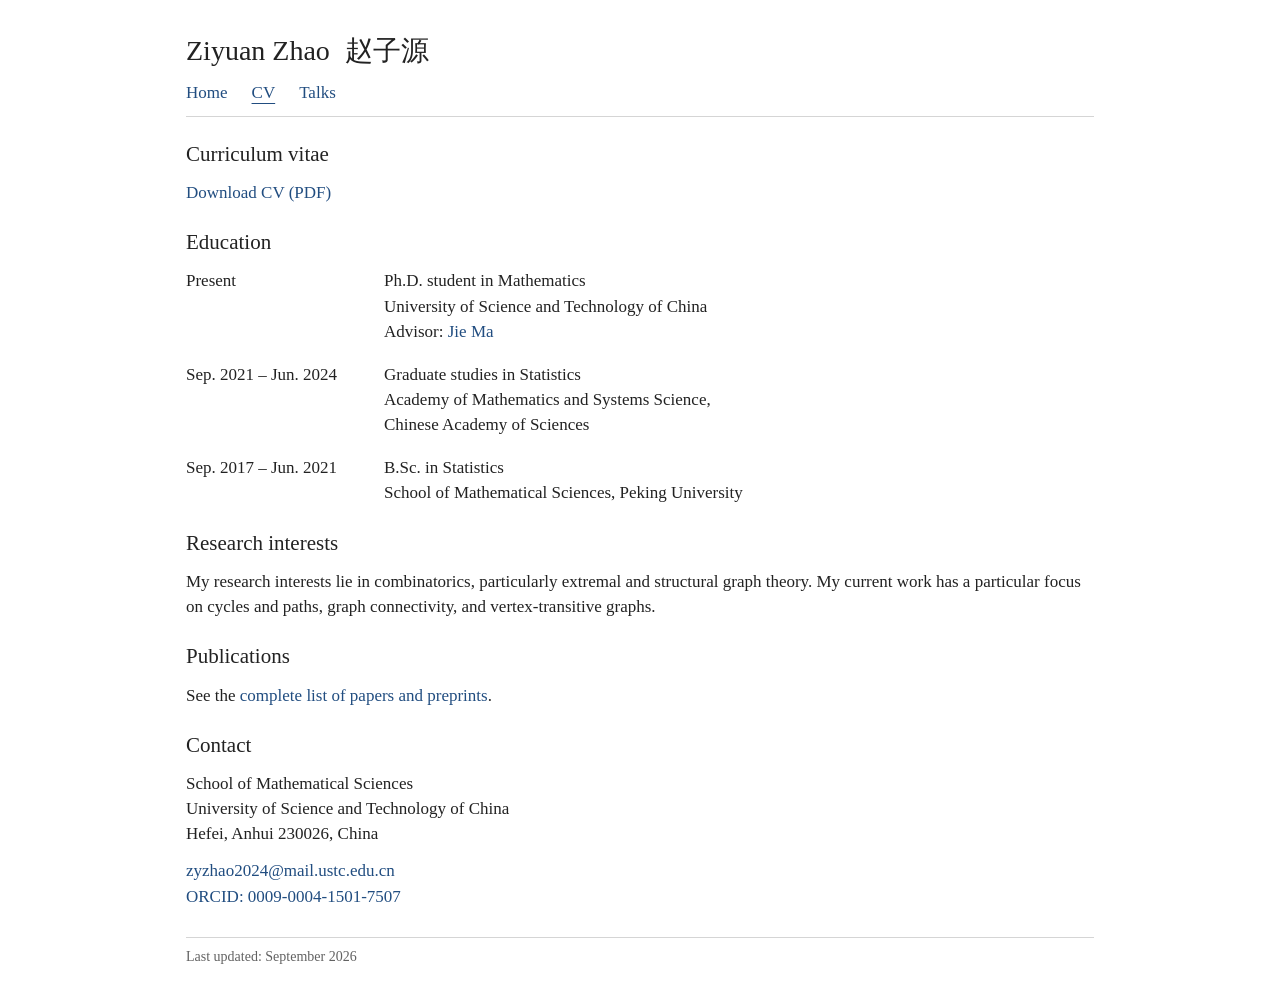
==== cv.html @ b03267b5 "Add files via upload Publish personal homepage" ====
<!doctype html>
<html lang="en">
<head>
  <meta charset="utf-8">
  <meta name="viewport" content="width=device-width, initial-scale=1">
  <meta name="author" content="Ziyuan Zhao">
  <meta name="description" content="Academic background and research interests of Ziyuan Zhao, USTC.">
  <title>Curriculum vitae | Ziyuan Zhao</title>
  <link rel="canonical" href="https://ziyuanzhao-home.github.io/cv.html">
  <link rel="stylesheet" href="assets/style.css">
  <link rel="icon" type="image/svg+xml" href="data:image/svg+xml,%3Csvg xmlns='http://www.w3.org/2000/svg' viewBox='0 0 32 32'%3E%3Crect width='32' height='32' fill='white'/%3E%3Ctext x='16' y='25' text-anchor='middle' font-family='Georgia,serif' font-size='28' fill='%23214d80'%3EZ%3C/text%3E%3C/svg%3E">
</head>
<body>
  <a class="skip-link" href="#main">Skip to content</a>
  <header>
    <p class="site-name"><a href="index.html">Ziyuan Zhao <span class="chinese-name" lang="zh-CN">赵子源</span></a></p>
    <nav aria-label="Main navigation">
      <a href="index.html">Home</a>
      <a href="cv.html" aria-current="page">CV</a>
      <a href="talks.html">Talks</a>
    </nav>
  </header>
  <main id="main">
    <h1 class="page-title">Curriculum vitae</h1>
    <p><a href="cv/Ziyuan_Zhao_CV_v11_20260922T194538Z.pdf" type="application/pdf">Download CV (PDF)</a></p>
    <section class="cv-block" aria-labelledby="education-title">
      <h2 id="education-title">Education</h2>
      <dl class="education">
        <div class="education-entry">
          <dt>Present</dt>
          <dd>Ph.D. student in Mathematics<br>
          University of Science and Technology of China<br>
          Advisor: <a href="https://staff.ustc.edu.cn/~jiema/">Jie Ma</a></dd>
        </div>
        <div class="education-entry">
          <dt>Sep. 2021 – Jun. 2024</dt>
          <dd>Graduate studies in Statistics<br>
          Academy of Mathematics and Systems Science,<br>
          Chinese Academy of Sciences</dd>
        </div>
        <div class="education-entry">
          <dt>Sep. 2017 – Jun. 2021</dt>
          <dd>B.Sc. in Statistics<br>
          School of Mathematical Sciences, Peking University</dd>
        </div>
      </dl>
    </section>
    <section class="cv-block" aria-labelledby="research-title">
      <h2 id="research-title">Research interests</h2>
      <p>My research interests lie in combinatorics, particularly extremal and structural graph theory. My current work has a particular focus on cycles and paths, graph connectivity, and vertex-transitive graphs.</p>
    </section>
    <section class="cv-block" aria-labelledby="publications-title">
      <h2 id="publications-title">Publications</h2>
      <p>See the <a href="index.html#papers-title">complete list of papers and preprints</a>.</p>
    </section>
    <section class="cv-block" aria-labelledby="contact-title">
      <h2 id="contact-title">Contact</h2>
      <p>School of Mathematical Sciences<br>
      University of Science and Technology of China<br>
      Hefei, Anhui 230026, China</p>
      <p><a class="email" href="mailto:zyzhao2024@mail.ustc.edu.cn">zyzhao2024@mail.ustc.edu.cn</a><br>
      <a href="https://orcid.org/0009-0004-1501-7507">ORCID: 0009-0004-1501-7507</a></p>
    </section>
  </main>
  <footer>Last updated: September 2026</footer>
</body>
</html>
---- assets/style.css ----
:root {
  color-scheme: light;
  --text: #222;
  --link: #214d80;
  --muted: #626262;
  --rule: #d5d5d5;
}

* { box-sizing: border-box; }
html { font-size: 100%; }
body {
  max-width: 960px;
  margin: 30px auto 40px;
  padding: 0 26px;
  background: #fff;
  color: var(--text);
  font-family: Georgia, "Times New Roman", "Noto Serif CJK SC", serif;
  font-size: 17px;
  line-height: 1.48;
}
a { color: var(--link); text-decoration: none; }
a:hover { text-decoration: underline; }
a:focus-visible { outline: 2px solid var(--link); outline-offset: 3px; }
p { margin: 0 0 12px; }
.site-name { margin: 0 0 9px; font-size: 28px; font-weight: 400; }
.site-name a { color: inherit; }
.chinese-name { margin-left: 8px; white-space: nowrap; }
nav { display: flex; flex-wrap: wrap; gap: 24px; border-bottom: 1px solid var(--rule); padding-bottom: 10px; margin-bottom: 24px; }
nav a[aria-current="page"] { text-decoration: underline; text-underline-offset: 5px; }
h1.page-title, h2 { margin: 24px 0 12px; font-size: 21px; font-weight: 400; line-height: 1.3; }
h1.page-title { margin-top: 0; }
h3 { font-size: 17px; font-weight: 400; margin: 22px 0 7px; }
.introduction { display: grid; grid-template-columns: minmax(0, 1fr) 296px; gap: 32px; align-items: start; }
.portrait { display: block; width: 100%; height: auto; }
.profile-links { margin-top: 13px; }
.profile-links a + a { margin-left: 14px; }
.papers { margin: 0; padding-left: 27px; }
.papers li { padding-left: 4px; margin: 0 0 16px; }
.paper-title { display: block; }
.paper-details, .paper-source { display: inline; }
.paper-source { margin-left: 3px; }
.paper-links { white-space: nowrap; }
.paper-links a + a { margin-left: 7px; }
.talks { padding-left: 24px; }
.talks li { padding-left: 3px; margin-bottom: 17px; }
.cv-block { margin-bottom: 23px; }
.education { margin: 0; }
.education-entry { display: grid; grid-template-columns: 180px minmax(0, 1fr); gap: 18px; margin-bottom: 18px; }
.education-entry dd { margin: 0; }
.email { overflow-wrap: anywhere; }
footer { margin-top: 28px; border-top: 1px solid var(--rule); padding-top: 9px; color: var(--muted); font-size: 14px; }
.skip-link { position: absolute; left: -10000px; }
.skip-link:focus { left: 20px; top: 8px; background: white; padding: 5px; }
@media (max-width: 680px) {
  body { margin-top: 20px; padding: 0 20px; }
  .site-name { font-size: 26px; }
  .introduction { display: flex; flex-direction: column; gap: 16px; }
  .portrait { width: min(100%, 296px); }
  nav { margin-bottom: 20px; }
  .papers { padding-left: 23px; }
  .education-entry { grid-template-columns: minmax(0, 1fr); gap: 3px; }
}
@media print {
  body { max-width: none; margin: 0; padding: 0; font-size: 11pt; }
  nav, .skip-link, footer { display: none; }
  a { color: inherit; }
  .site-name { font-size: 20pt; margin-bottom: 20px; }
  .introduction { grid-template-columns: minmax(0, 1fr) 190px; gap: 24px; }
  h1.page-title, h2 { break-after: avoid; }
  li, .cv-block { break-inside: avoid; }
}
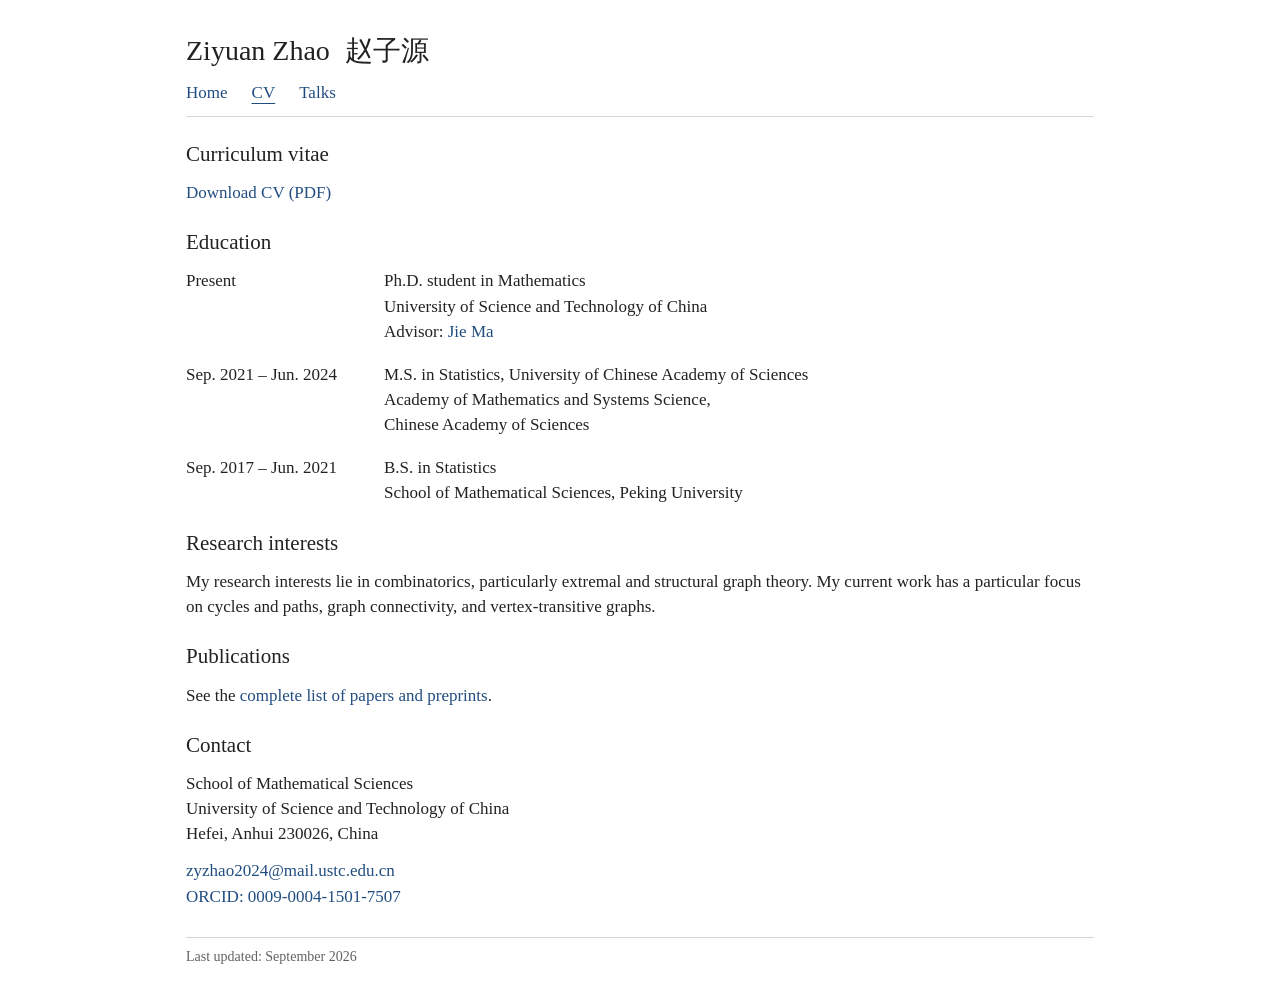
==== commit 2b018ace: "Add files via upload" ====
--- a/cv.html
+++ b/cv.html
@@ -22,7 +22,7 @@
   </header>
   <main id="main">
     <h1 class="page-title">Curriculum vitae</h1>
-    <p><a href="cv/Ziyuan_Zhao_CV_v11_20260922T194538Z.pdf" type="application/pdf">Download CV (PDF)</a></p>
+    <p><a href="cv/Ziyuan_Zhao_CV_v12_20260924.pdf" type="application/pdf">Download CV (PDF)</a></p>
     <section class="cv-block" aria-labelledby="education-title">
       <h2 id="education-title">Education</h2>
       <dl class="education">
@@ -34,13 +34,13 @@
         </div>
         <div class="education-entry">
           <dt>Sep. 2021 – Jun. 2024</dt>
-          <dd>Graduate studies in Statistics<br>
+          <dd>M.S. in Statistics, University of Chinese Academy of Sciences<br>
           Academy of Mathematics and Systems Science,<br>
           Chinese Academy of Sciences</dd>
         </div>
         <div class="education-entry">
           <dt>Sep. 2017 – Jun. 2021</dt>
-          <dd>B.Sc. in Statistics<br>
+          <dd>B.S. in Statistics<br>
           School of Mathematical Sciences, Peking University</dd>
         </div>
       </dl>
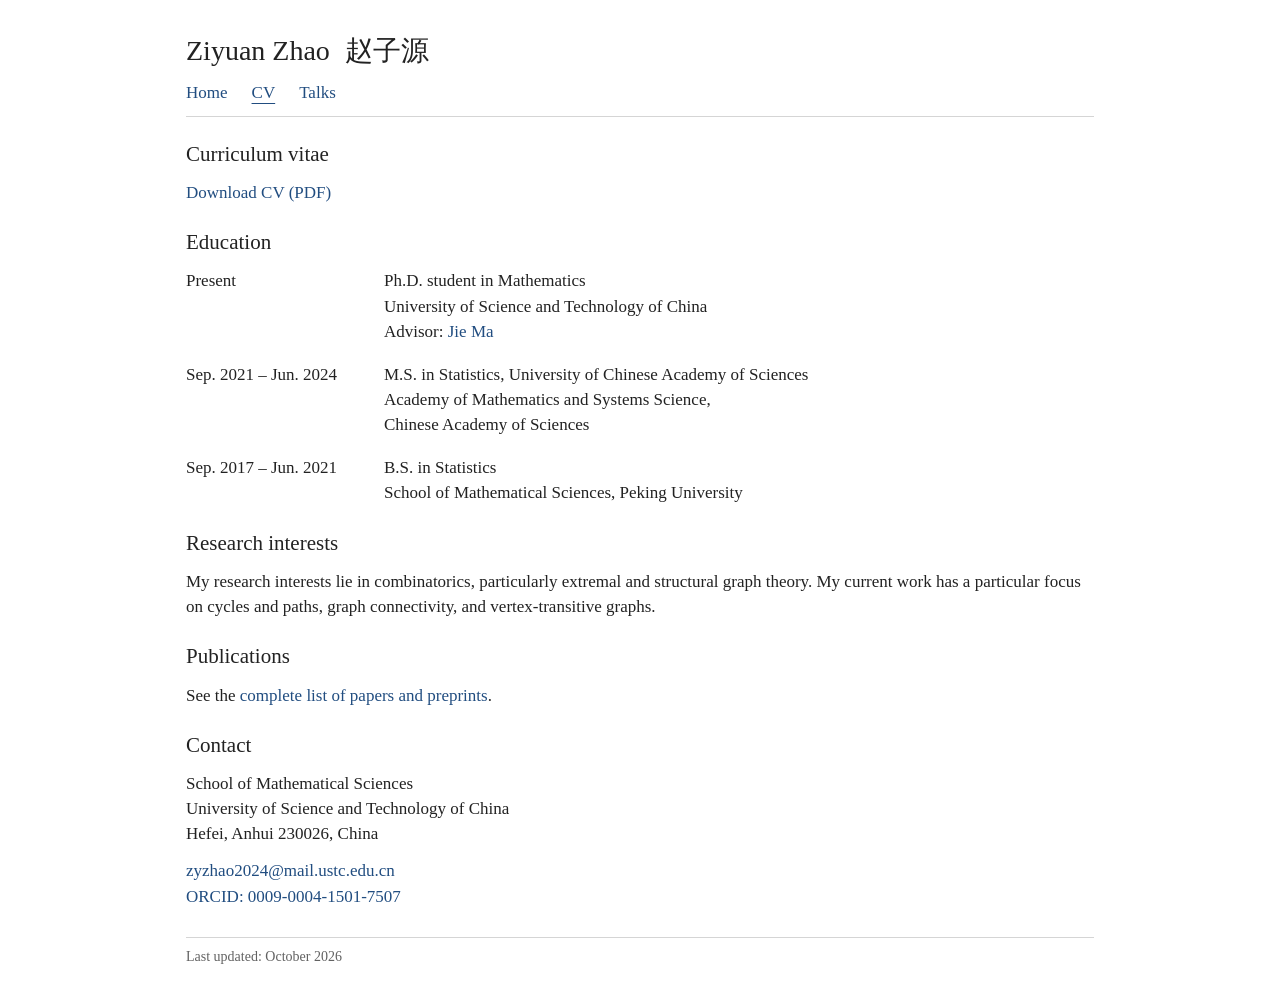
==== commit 426d3fea: "Add files via upload" ====
--- a/cv.html
+++ b/cv.html
@@ -22,7 +22,7 @@
   </header>
   <main id="main">
     <h1 class="page-title">Curriculum vitae</h1>
-    <p><a href="cv/Ziyuan_Zhao_CV_v12_20260924.pdf" type="application/pdf">Download CV (PDF)</a></p>
+    <p><a href="cv/Ziyuan_Zhao_CV_v13_20261002.pdf" type="application/pdf">Download CV (PDF)</a></p>
     <section class="cv-block" aria-labelledby="education-title">
       <h2 id="education-title">Education</h2>
       <dl class="education">
@@ -62,6 +62,6 @@
       <a href="https://orcid.org/0009-0004-1501-7507">ORCID: 0009-0004-1501-7507</a></p>
     </section>
   </main>
-  <footer>Last updated: September 2026</footer>
+  <footer>Last updated: October 2026</footer>
 </body>
 </html>
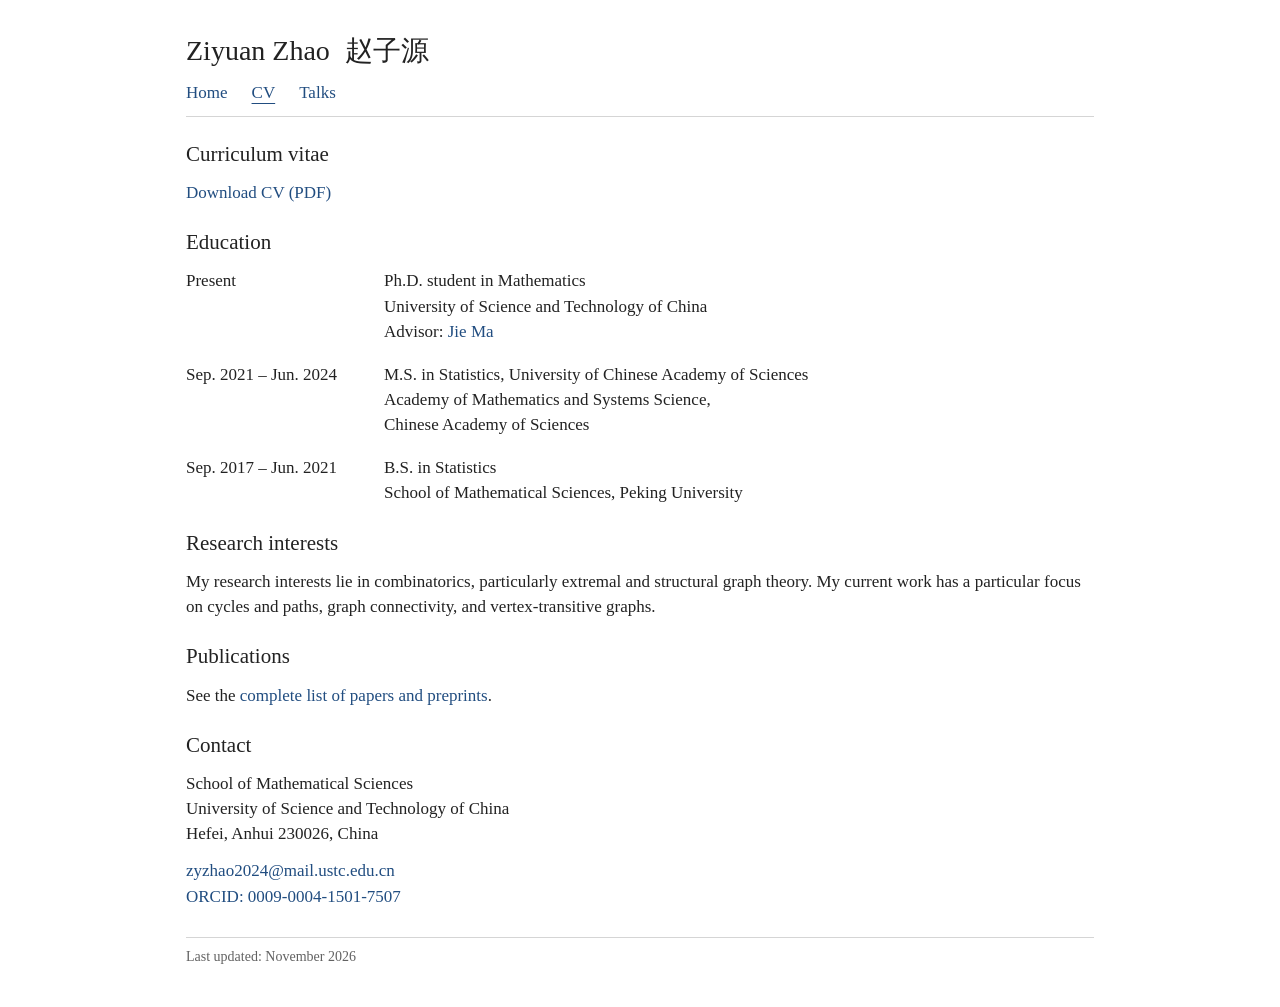
==== commit 1d955108: "Add files via upload" ====
--- a/cv.html
+++ b/cv.html
@@ -22,7 +22,7 @@
   </header>
   <main id="main">
     <h1 class="page-title">Curriculum vitae</h1>
-    <p><a href="cv/Ziyuan_Zhao_CV_v13_20261002.pdf" type="application/pdf">Download CV (PDF)</a></p>
+    <p><a href="cv/Ziyuan_Zhao_CV_v16_20261127T064807Z.pdf" type="application/pdf">Download CV (PDF)</a></p>
     <section class="cv-block" aria-labelledby="education-title">
       <h2 id="education-title">Education</h2>
       <dl class="education">
@@ -62,6 +62,7 @@
       <a href="https://orcid.org/0009-0004-1501-7507">ORCID: 0009-0004-1501-7507</a></p>
     </section>
   </main>
-  <footer>Last updated: October 2026</footer>
+  <footer>Last updated: November 2026</footer>
 </body>
 </html>
+
